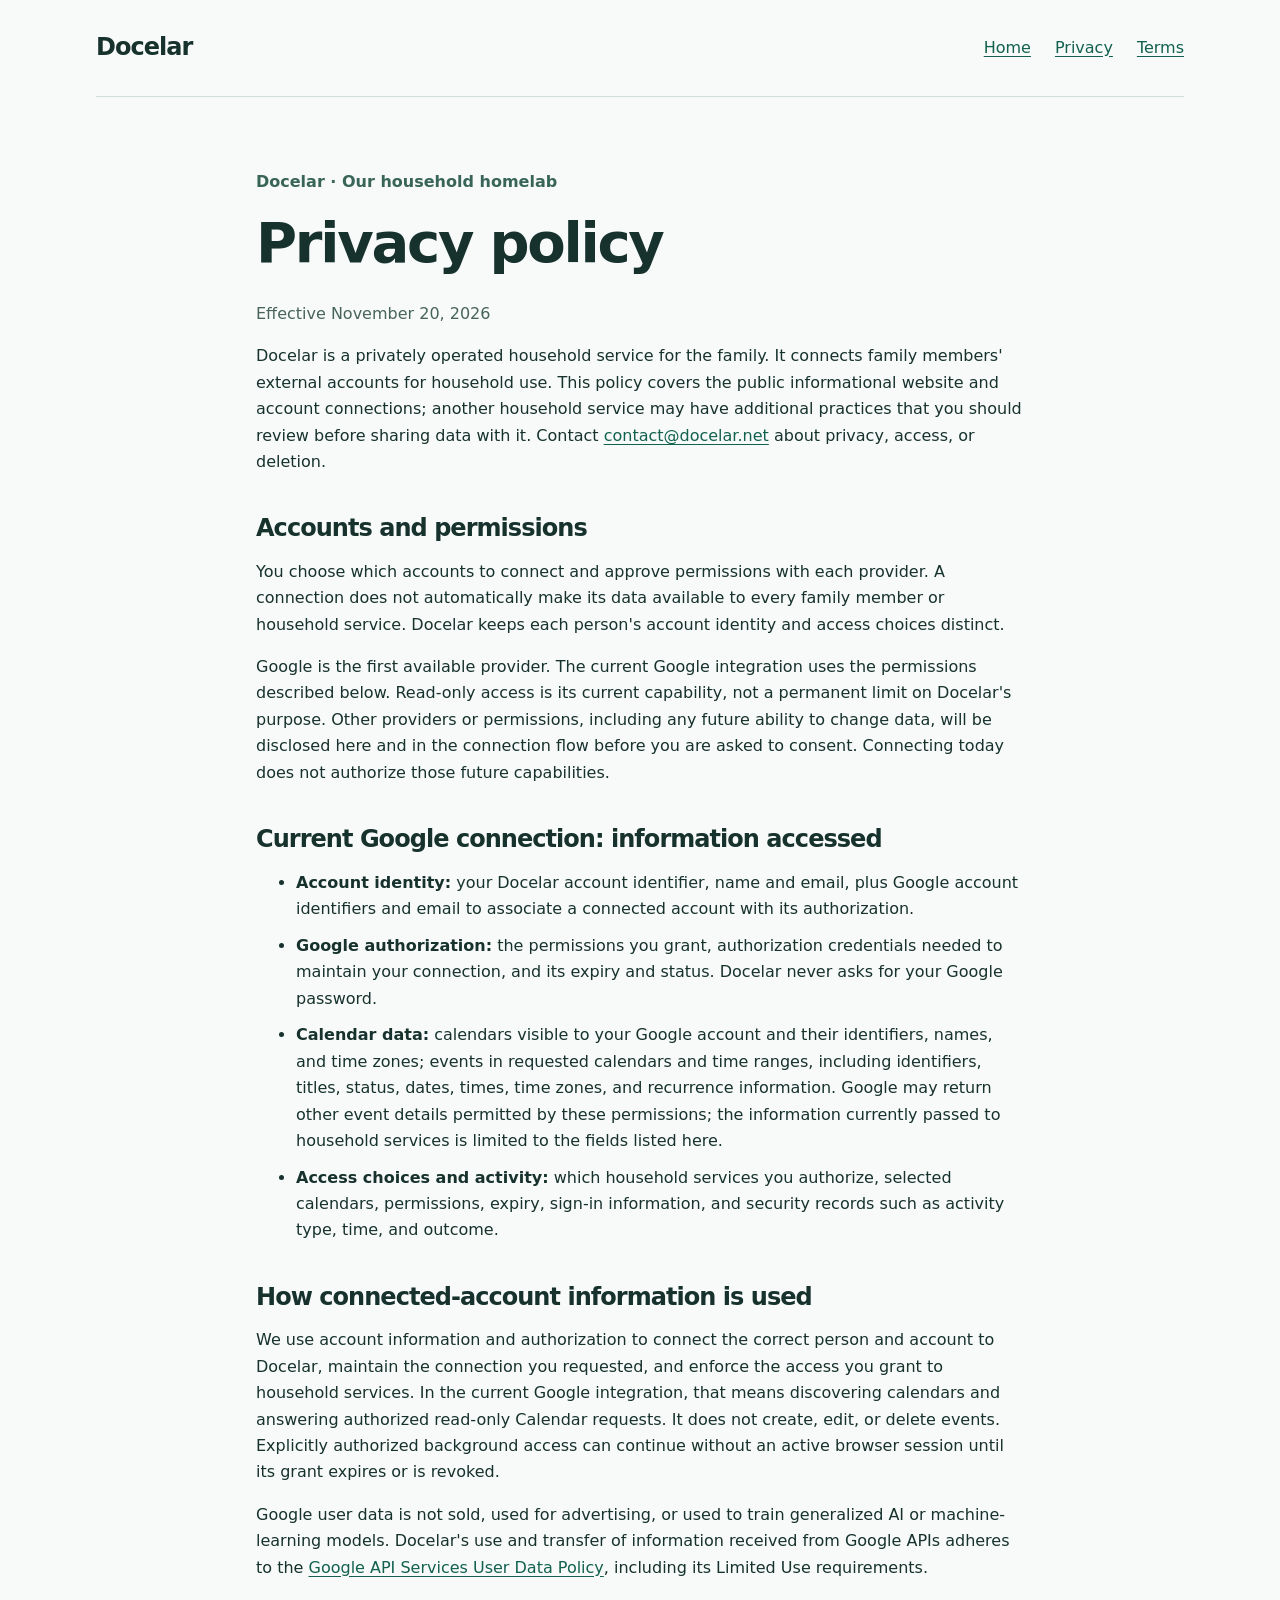
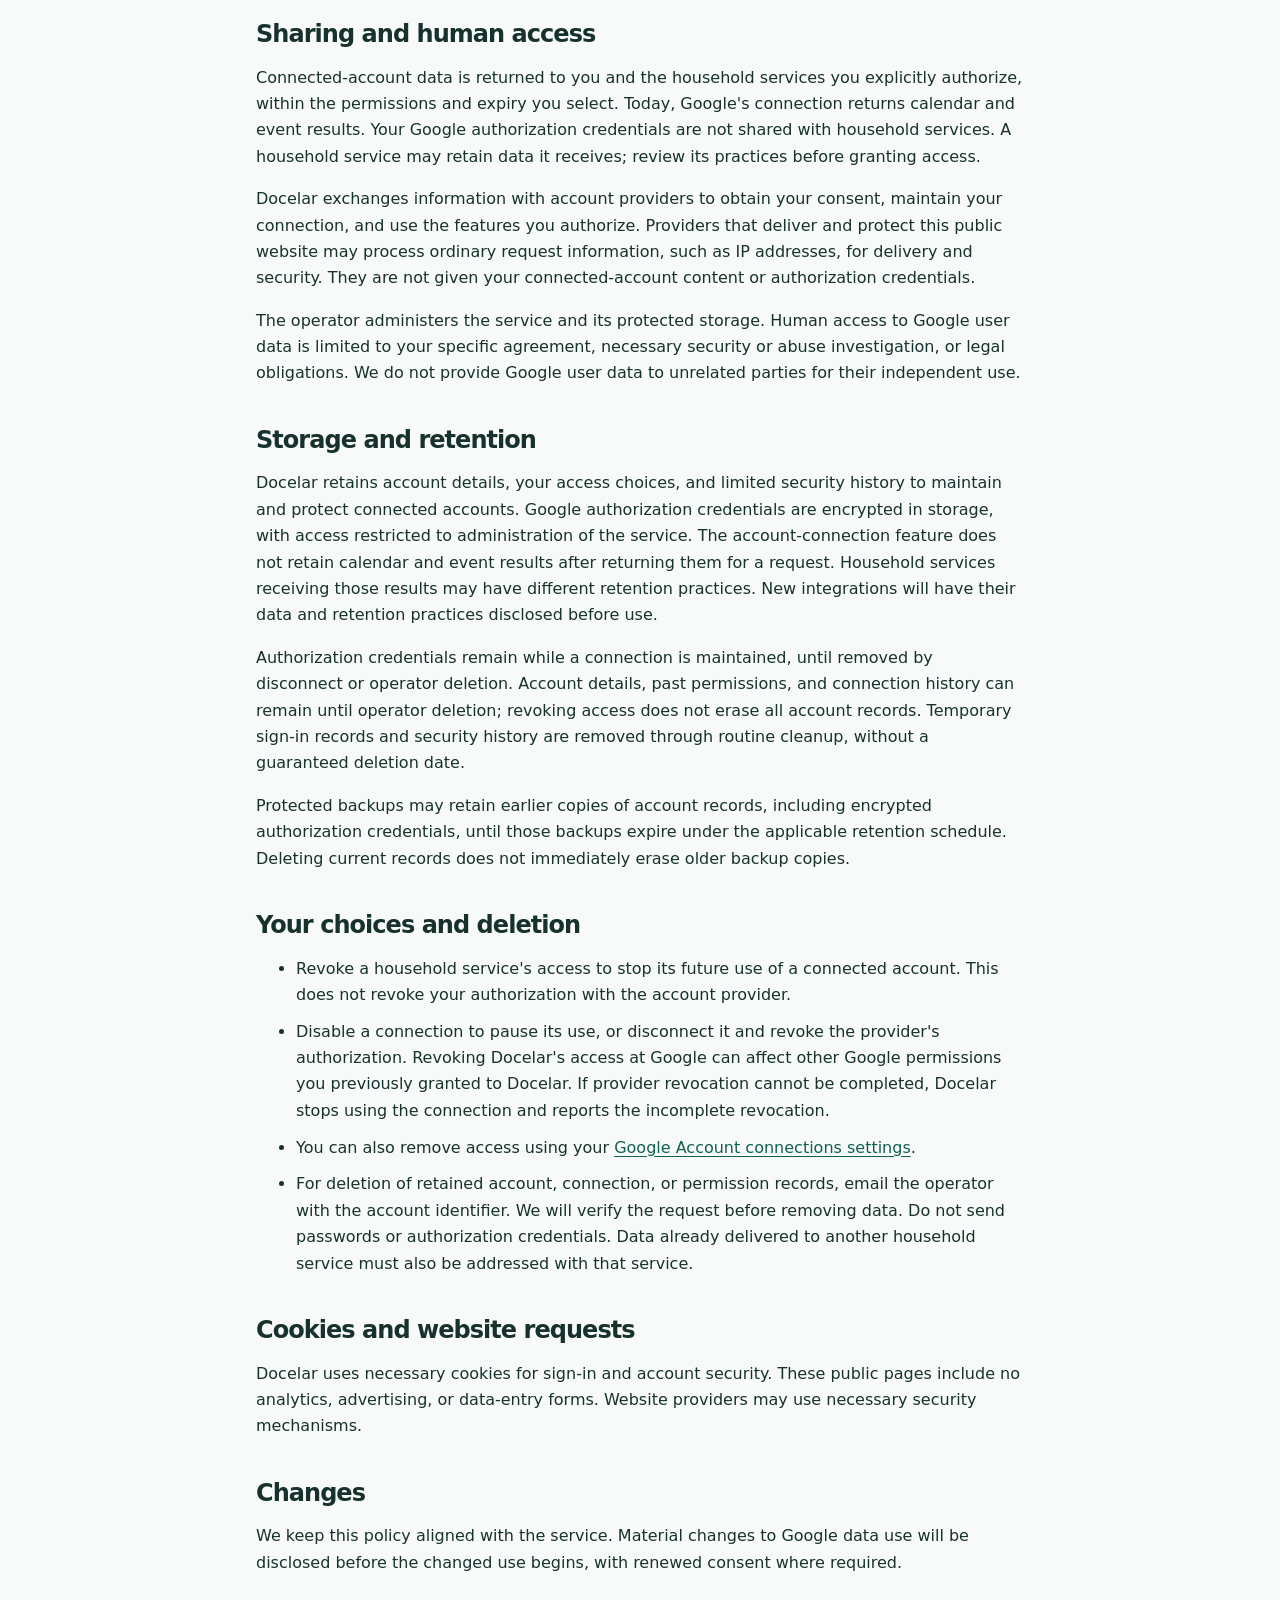
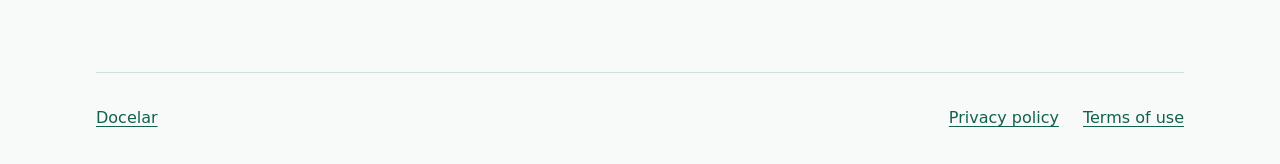
==== privacy/index.html @ 4ddb5891 "Publish the public Docelar site" ====
<!doctype html>
<html lang="en">
<head><meta charset="utf-8"><meta name="viewport" content="width=device-width,initial-scale=1">
  <meta name="robots" content="noindex, nofollow, noarchive"><meta name="description" content="How Docelar connects family accounts, handles their data and permissions, and provides control over access and deletion."><title>Privacy policy · Docelar</title><link rel="stylesheet" href="/styles.css"></head>
<body>
  <a class="skip" href="#main">Skip to content</a>
  <header><a class="brand" href="/">Docelar</a><nav aria-label="Main"><a href="/">Home</a><a href="/privacy/" aria-current="page">Privacy</a><a href="/terms/">Terms</a></nav></header>
  <main id="main" class="prose">
    <p class="eyebrow">Docelar · Our household homelab</p><h1>Privacy policy</h1><p class="updated">Effective November 20, 2026</p>
    <p>Docelar is a privately operated household service for the family. It connects family members' external accounts for household use. This policy covers the public informational website and account connections; another household service may have additional practices that you should review before sharing data with it. Contact <a href="mailto:contact@docelar.net">contact@docelar.net</a> about privacy, access, or deletion.</p>
    <h2>Accounts and permissions</h2>
    <p>You choose which accounts to connect and approve permissions with each provider. A connection does not automatically make its data available to every family member or household service. Docelar keeps each person's account identity and access choices distinct.</p>
    <p>Google is the first available provider. The current Google integration uses the permissions described below. Read-only access is its current capability, not a permanent limit on Docelar's purpose. Other providers or permissions, including any future ability to change data, will be disclosed here and in the connection flow before you are asked to consent. Connecting today does not authorize those future capabilities.</p>
    <h2>Current Google connection: information accessed</h2>
    <ul><li><strong>Account identity:</strong> your Docelar account identifier, name and email, plus Google account identifiers and email to associate a connected account with its authorization.</li><li><strong>Google authorization:</strong> the permissions you grant, authorization credentials needed to maintain your connection, and its expiry and status. Docelar never asks for your Google password.</li><li><strong>Calendar data:</strong> calendars visible to your Google account and their identifiers, names, and time zones; events in requested calendars and time ranges, including identifiers, titles, status, dates, times, time zones, and recurrence information. Google may return other event details permitted by these permissions; the information currently passed to household services is limited to the fields listed here.</li><li><strong>Access choices and activity:</strong> which household services you authorize, selected calendars, permissions, expiry, sign-in information, and security records such as activity type, time, and outcome.</li></ul>
    <h2>How connected-account information is used</h2>
    <p>We use account information and authorization to connect the correct person and account to Docelar, maintain the connection you requested, and enforce the access you grant to household services. In the current Google integration, that means discovering calendars and answering authorized read-only Calendar requests. It does not create, edit, or delete events. Explicitly authorized background access can continue without an active browser session until its grant expires or is revoked.</p>
    <p>Google user data is not sold, used for advertising, or used to train generalized AI or machine-learning models. Docelar's use and transfer of information received from Google APIs adheres to the <a href="https://developers.google.com/terms/api-services-user-data-policy">Google API Services User Data Policy</a>, including its Limited Use requirements.</p>
    <h2>Sharing and human access</h2>
    <p>Connected-account data is returned to you and the household services you explicitly authorize, within the permissions and expiry you select. Today, Google's connection returns calendar and event results. Your Google authorization credentials are not shared with household services. A household service may retain data it receives; review its practices before granting access.</p>
    <p>Docelar exchanges information with account providers to obtain your consent, maintain your connection, and use the features you authorize. Providers that deliver and protect this public website may process ordinary request information, such as IP addresses, for delivery and security. They are not given your connected-account content or authorization credentials.</p>
    <p>The operator administers the service and its protected storage. Human access to Google user data is limited to your specific agreement, necessary security or abuse investigation, or legal obligations. We do not provide Google user data to unrelated parties for their independent use.</p>
    <h2>Storage and retention</h2>
    <p>Docelar retains account details, your access choices, and limited security history to maintain and protect connected accounts. Google authorization credentials are encrypted in storage, with access restricted to administration of the service. The account-connection feature does not retain calendar and event results after returning them for a request. Household services receiving those results may have different retention practices. New integrations will have their data and retention practices disclosed before use.</p>
    <p>Authorization credentials remain while a connection is maintained, until removed by disconnect or operator deletion. Account details, past permissions, and connection history can remain until operator deletion; revoking access does not erase all account records. Temporary sign-in records and security history are removed through routine cleanup, without a guaranteed deletion date.</p>
    <p>Protected backups may retain earlier copies of account records, including encrypted authorization credentials, until those backups expire under the applicable retention schedule. Deleting current records does not immediately erase older backup copies.</p>
    <h2>Your choices and deletion</h2>
    <ul><li>Revoke a household service's access to stop its future use of a connected account. This does not revoke your authorization with the account provider.</li><li>Disable a connection to pause its use, or disconnect it and revoke the provider's authorization. Revoking Docelar's access at Google can affect other Google permissions you previously granted to Docelar. If provider revocation cannot be completed, Docelar stops using the connection and reports the incomplete revocation.</li><li>You can also remove access using your <a href="https://myaccount.google.com/connections">Google Account connections settings</a>.</li><li>For deletion of retained account, connection, or permission records, email the operator with the account identifier. We will verify the request before removing data. Do not send passwords or authorization credentials. Data already delivered to another household service must also be addressed with that service.</li></ul>
    <h2>Cookies and website requests</h2>
    <p>Docelar uses necessary cookies for sign-in and account security. These public pages include no analytics, advertising, or data-entry forms. Website providers may use necessary security mechanisms.</p>
    <h2>Changes</h2>
    <p>We keep this policy aligned with the service. Material changes to Google data use will be disclosed before the changed use begins, with renewed consent where required.</p>
  </main>
  <footer><a href="/">Docelar</a><div class="link-list"><a href="/privacy/">Privacy policy</a><a href="/terms/">Terms of use</a></div></footer>
</body>
</html>
---- styles.css ----
:root{font-family:system-ui,-apple-system,BlinkMacSystemFont,"Segoe UI",sans-serif;color:#17322d;background:#f7faf9;font-size:100%;line-height:1.65}*{box-sizing:border-box}body{margin:0}a{color:#12614e;text-underline-offset:.2em}a:hover{color:#103d32}a:focus-visible{outline:3px solid #b7791f;outline-offset:5px}header,main,footer{width:min(100% - 3rem,68rem);margin-inline:auto}header{display:flex;align-items:center;justify-content:space-between;gap:1.5rem;padding:1.75rem 0;border-bottom:1px solid #d1dfda}.brand{font-weight:750;letter-spacing:-.04em;font-size:1.5rem;text-decoration:none;color:#17322d}nav{display:flex;gap:1.5rem;flex-wrap:wrap}nav a{font-size:1rem}main{padding:4.5rem 0 5rem}.eyebrow{font-size:1rem;font-weight:650;color:#386557;margin:0 0 1rem}h1,h2,h3{line-height:1.15;letter-spacing:-.04em}h1{font-size:clamp(2.6rem,6vw,4.7rem);max-width:17ch;margin:0 0 1.6rem}h2{font-size:1.75rem;margin:0 0 1rem}h3{font-size:1.2rem}.lead{font-size:1.25rem;max-width:47rem;margin-bottom:2rem}.hero{padding-bottom:4rem;max-width:54rem}.button{display:inline-block;background:#173f33;color:#fff;border-radius:.4rem;padding:.7rem 1.15rem;text-decoration:none;font-weight:600}.button:hover{background:#245b49;color:white}.split{display:grid;grid-template-columns:1fr 1fr;gap:3rem;border-top:1px solid #d1dfda;padding-top:2.5rem}.steps{padding-left:1.3rem}.steps li{padding:0 0 1.25rem .4rem}.note{padding:1.25rem 1.5rem;background:#e6efea;border-left:3px solid #487b64;margin:2rem 0}.prose{max-width:48rem}.prose h1{font-size:clamp(2.4rem,5vw,3.5rem);max-width:none}.prose h2{margin-top:2.5rem;font-size:1.5rem}.prose li{margin-bottom:.65rem}.updated{color:#486459;font-size:1rem}.link-list{display:flex;gap:1.5rem;flex-wrap:wrap}footer{padding:2rem 0;border-top:1px solid #d1dfda;display:flex;justify-content:space-between;gap:1.5rem;flex-wrap:wrap;color:#486459;font-size:1rem}.skip{position:absolute;left:1rem;top:-5rem;background:white;padding:.7rem}.skip:focus{top:1rem}@media(max-width:42rem){header{align-items:flex-start;flex-direction:column;gap:.75rem}main{padding-top:3rem}.hero{padding-bottom:2.5rem}.split{grid-template-columns:1fr;gap:1.5rem}nav,.link-list{gap:1rem}header,main,footer{width:calc(100% - 2rem)}}
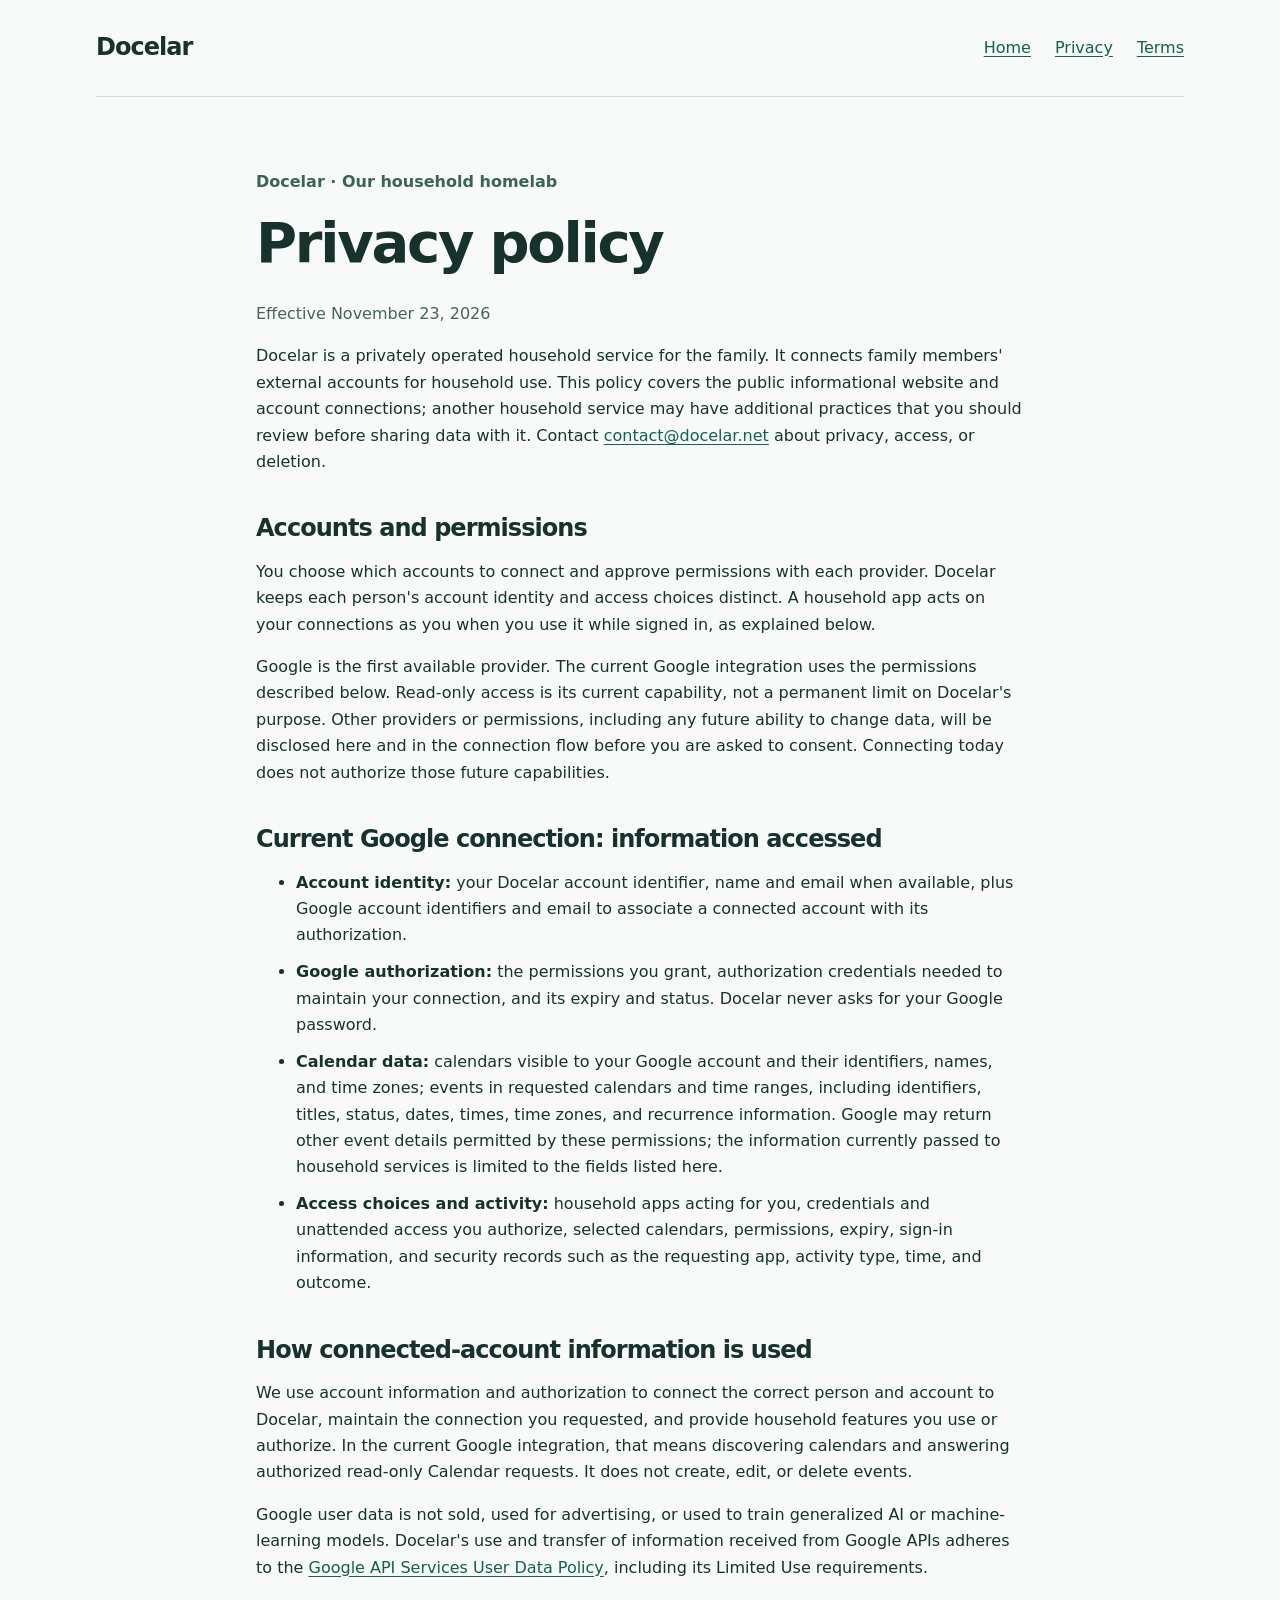
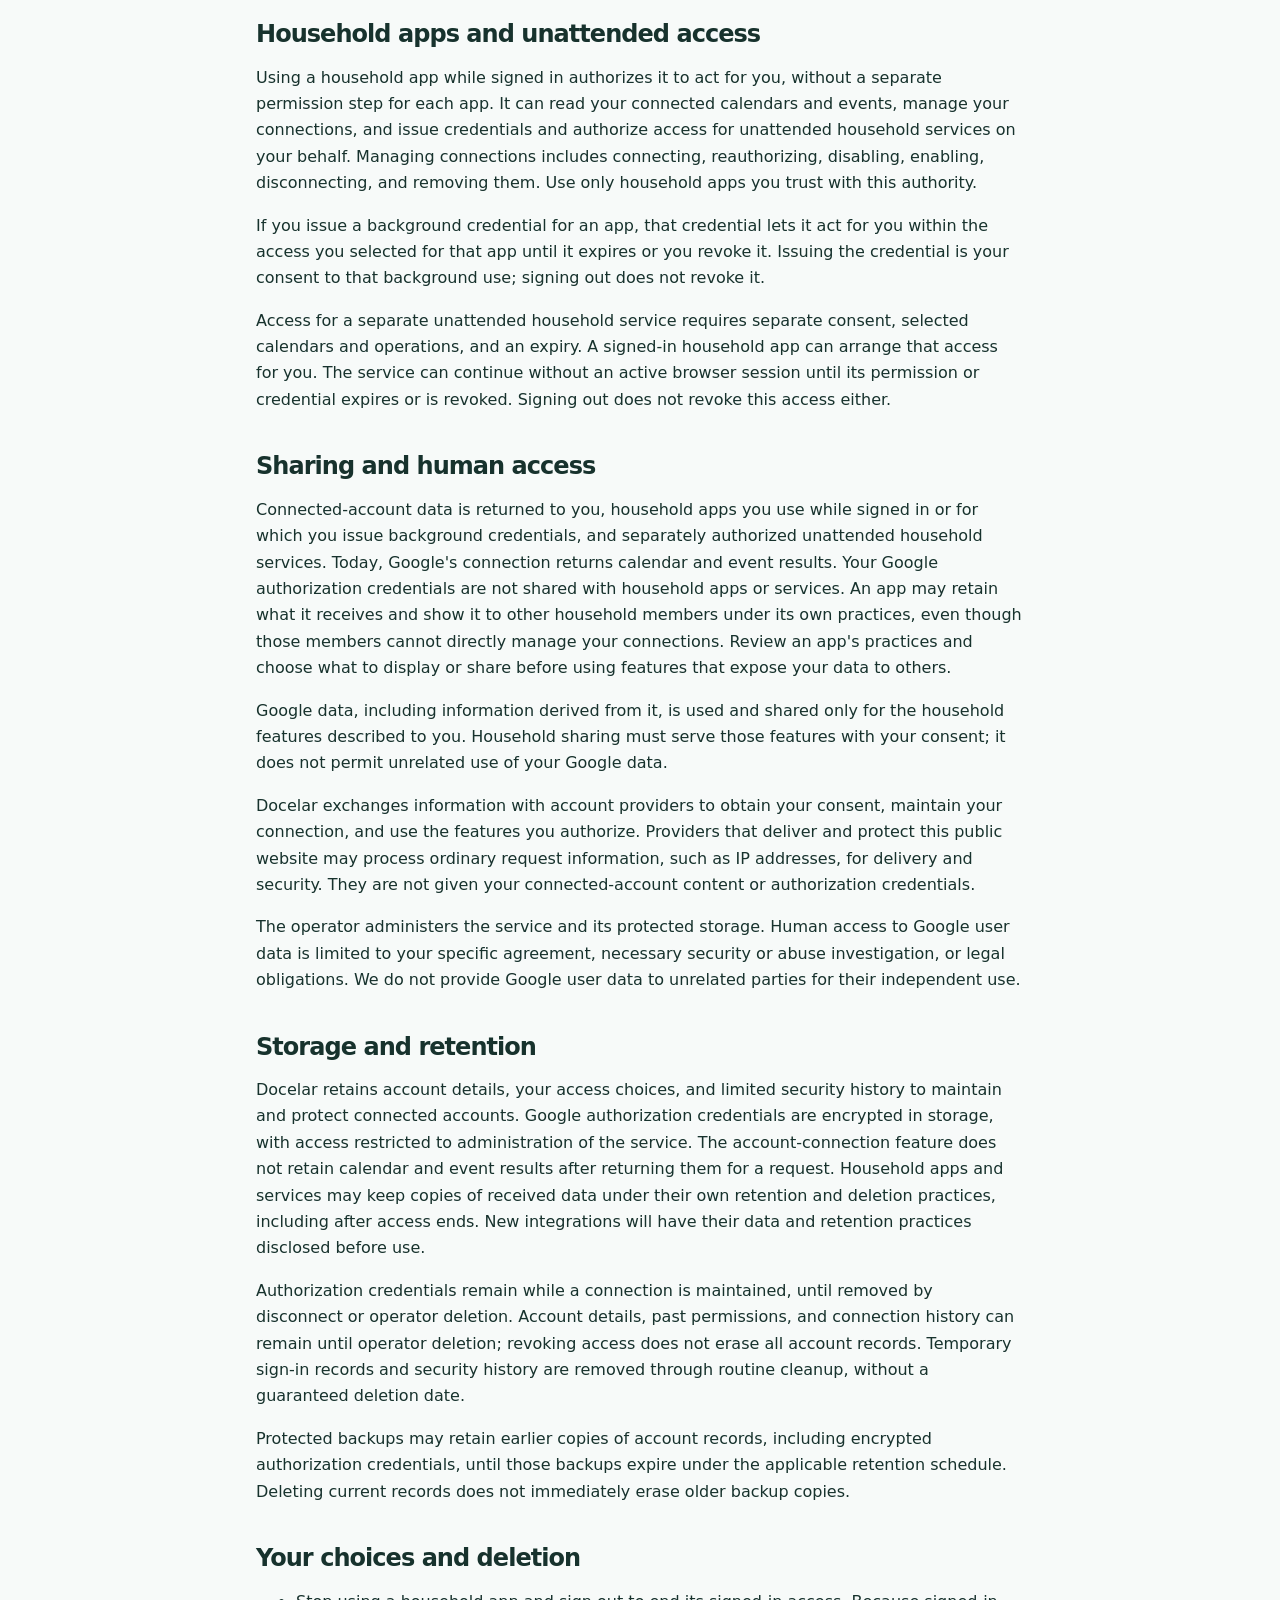
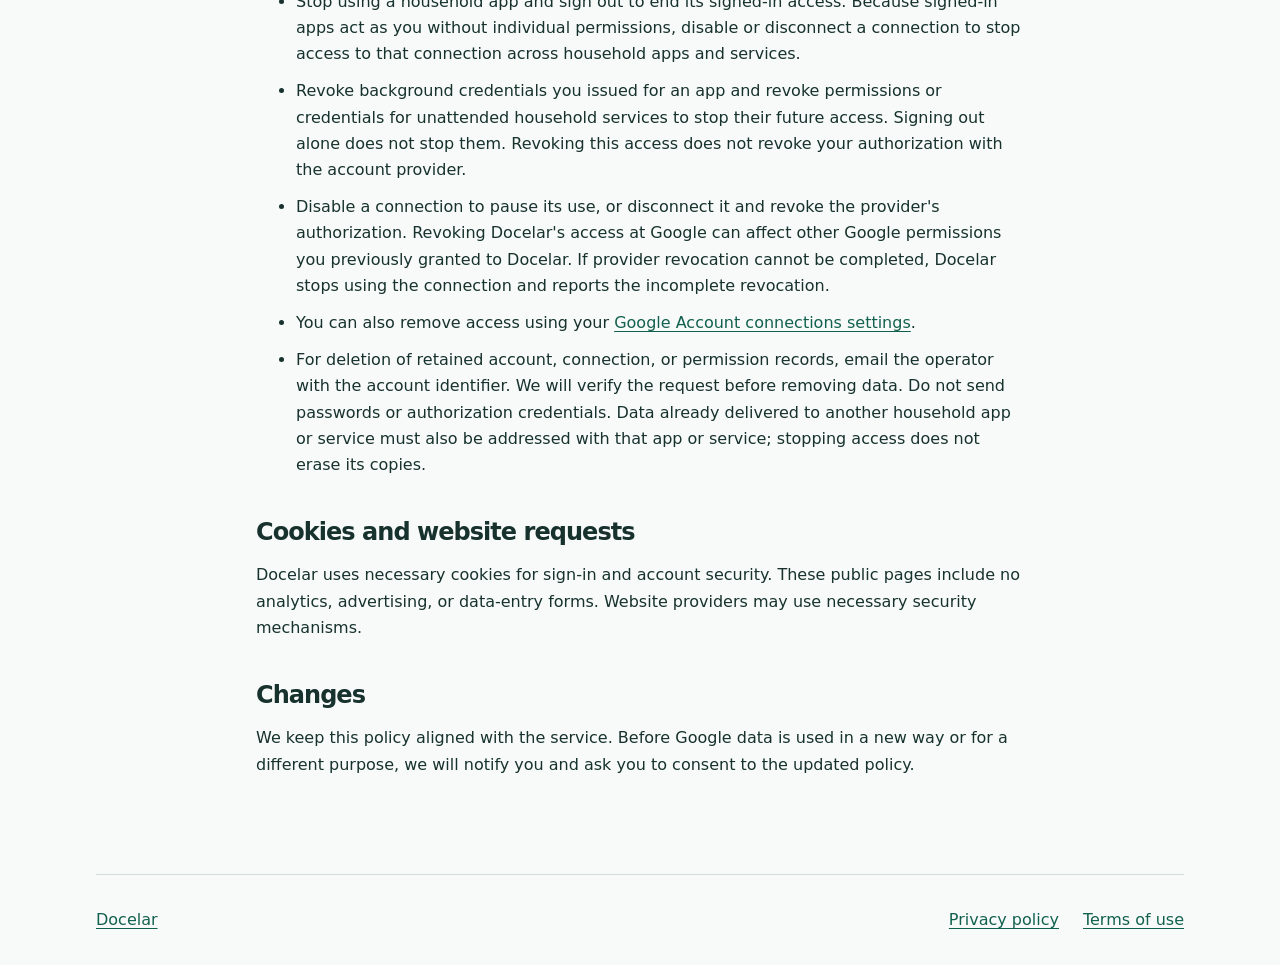
==== commit e064787e: "Publish the public Docelar site" ====
--- a/privacy/index.html
+++ b/privacy/index.html
@@ -6,30 +6,35 @@
   <a class="skip" href="#main">Skip to content</a>
   <header><a class="brand" href="/">Docelar</a><nav aria-label="Main"><a href="/">Home</a><a href="/privacy/" aria-current="page">Privacy</a><a href="/terms/">Terms</a></nav></header>
   <main id="main" class="prose">
-    <p class="eyebrow">Docelar · Our household homelab</p><h1>Privacy policy</h1><p class="updated">Effective November 20, 2026</p>
+    <p class="eyebrow">Docelar · Our household homelab</p><h1>Privacy policy</h1><p class="updated">Effective November 23, 2026</p>
     <p>Docelar is a privately operated household service for the family. It connects family members' external accounts for household use. This policy covers the public informational website and account connections; another household service may have additional practices that you should review before sharing data with it. Contact <a href="mailto:contact@docelar.net">contact@docelar.net</a> about privacy, access, or deletion.</p>
     <h2>Accounts and permissions</h2>
-    <p>You choose which accounts to connect and approve permissions with each provider. A connection does not automatically make its data available to every family member or household service. Docelar keeps each person's account identity and access choices distinct.</p>
+    <p>You choose which accounts to connect and approve permissions with each provider. Docelar keeps each person's account identity and access choices distinct. A household app acts on your connections as you when you use it while signed in, as explained below.</p>
     <p>Google is the first available provider. The current Google integration uses the permissions described below. Read-only access is its current capability, not a permanent limit on Docelar's purpose. Other providers or permissions, including any future ability to change data, will be disclosed here and in the connection flow before you are asked to consent. Connecting today does not authorize those future capabilities.</p>
     <h2>Current Google connection: information accessed</h2>
-    <ul><li><strong>Account identity:</strong> your Docelar account identifier, name and email, plus Google account identifiers and email to associate a connected account with its authorization.</li><li><strong>Google authorization:</strong> the permissions you grant, authorization credentials needed to maintain your connection, and its expiry and status. Docelar never asks for your Google password.</li><li><strong>Calendar data:</strong> calendars visible to your Google account and their identifiers, names, and time zones; events in requested calendars and time ranges, including identifiers, titles, status, dates, times, time zones, and recurrence information. Google may return other event details permitted by these permissions; the information currently passed to household services is limited to the fields listed here.</li><li><strong>Access choices and activity:</strong> which household services you authorize, selected calendars, permissions, expiry, sign-in information, and security records such as activity type, time, and outcome.</li></ul>
+    <ul><li><strong>Account identity:</strong> your Docelar account identifier, name and email when available, plus Google account identifiers and email to associate a connected account with its authorization.</li><li><strong>Google authorization:</strong> the permissions you grant, authorization credentials needed to maintain your connection, and its expiry and status. Docelar never asks for your Google password.</li><li><strong>Calendar data:</strong> calendars visible to your Google account and their identifiers, names, and time zones; events in requested calendars and time ranges, including identifiers, titles, status, dates, times, time zones, and recurrence information. Google may return other event details permitted by these permissions; the information currently passed to household services is limited to the fields listed here.</li><li><strong>Access choices and activity:</strong> household apps acting for you, credentials and unattended access you authorize, selected calendars, permissions, expiry, sign-in information, and security records such as the requesting app, activity type, time, and outcome.</li></ul>
     <h2>How connected-account information is used</h2>
-    <p>We use account information and authorization to connect the correct person and account to Docelar, maintain the connection you requested, and enforce the access you grant to household services. In the current Google integration, that means discovering calendars and answering authorized read-only Calendar requests. It does not create, edit, or delete events. Explicitly authorized background access can continue without an active browser session until its grant expires or is revoked.</p>
+    <p>We use account information and authorization to connect the correct person and account to Docelar, maintain the connection you requested, and provide household features you use or authorize. In the current Google integration, that means discovering calendars and answering authorized read-only Calendar requests. It does not create, edit, or delete events.</p>
     <p>Google user data is not sold, used for advertising, or used to train generalized AI or machine-learning models. Docelar's use and transfer of information received from Google APIs adheres to the <a href="https://developers.google.com/terms/api-services-user-data-policy">Google API Services User Data Policy</a>, including its Limited Use requirements.</p>
+    <h2>Household apps and unattended access</h2>
+    <p>Using a household app while signed in authorizes it to act for you, without a separate permission step for each app. It can read your connected calendars and events, manage your connections, and issue credentials and authorize access for unattended household services on your behalf. Managing connections includes connecting, reauthorizing, disabling, enabling, disconnecting, and removing them. Use only household apps you trust with this authority.</p>
+    <p>If you issue a background credential for an app, that credential lets it act for you within the access you selected for that app until it expires or you revoke it. Issuing the credential is your consent to that background use; signing out does not revoke it.</p>
+    <p>Access for a separate unattended household service requires separate consent, selected calendars and operations, and an expiry. A signed-in household app can arrange that access for you. The service can continue without an active browser session until its permission or credential expires or is revoked. Signing out does not revoke this access either.</p>
     <h2>Sharing and human access</h2>
-    <p>Connected-account data is returned to you and the household services you explicitly authorize, within the permissions and expiry you select. Today, Google's connection returns calendar and event results. Your Google authorization credentials are not shared with household services. A household service may retain data it receives; review its practices before granting access.</p>
+    <p>Connected-account data is returned to you, household apps you use while signed in or for which you issue background credentials, and separately authorized unattended household services. Today, Google's connection returns calendar and event results. Your Google authorization credentials are not shared with household apps or services. An app may retain what it receives and show it to other household members under its own practices, even though those members cannot directly manage your connections. Review an app's practices and choose what to display or share before using features that expose your data to others.</p>
+    <p>Google data, including information derived from it, is used and shared only for the household features described to you. Household sharing must serve those features with your consent; it does not permit unrelated use of your Google data.</p>
     <p>Docelar exchanges information with account providers to obtain your consent, maintain your connection, and use the features you authorize. Providers that deliver and protect this public website may process ordinary request information, such as IP addresses, for delivery and security. They are not given your connected-account content or authorization credentials.</p>
     <p>The operator administers the service and its protected storage. Human access to Google user data is limited to your specific agreement, necessary security or abuse investigation, or legal obligations. We do not provide Google user data to unrelated parties for their independent use.</p>
     <h2>Storage and retention</h2>
-    <p>Docelar retains account details, your access choices, and limited security history to maintain and protect connected accounts. Google authorization credentials are encrypted in storage, with access restricted to administration of the service. The account-connection feature does not retain calendar and event results after returning them for a request. Household services receiving those results may have different retention practices. New integrations will have their data and retention practices disclosed before use.</p>
+    <p>Docelar retains account details, your access choices, and limited security history to maintain and protect connected accounts. Google authorization credentials are encrypted in storage, with access restricted to administration of the service. The account-connection feature does not retain calendar and event results after returning them for a request. Household apps and services may keep copies of received data under their own retention and deletion practices, including after access ends. New integrations will have their data and retention practices disclosed before use.</p>
     <p>Authorization credentials remain while a connection is maintained, until removed by disconnect or operator deletion. Account details, past permissions, and connection history can remain until operator deletion; revoking access does not erase all account records. Temporary sign-in records and security history are removed through routine cleanup, without a guaranteed deletion date.</p>
     <p>Protected backups may retain earlier copies of account records, including encrypted authorization credentials, until those backups expire under the applicable retention schedule. Deleting current records does not immediately erase older backup copies.</p>
     <h2>Your choices and deletion</h2>
-    <ul><li>Revoke a household service's access to stop its future use of a connected account. This does not revoke your authorization with the account provider.</li><li>Disable a connection to pause its use, or disconnect it and revoke the provider's authorization. Revoking Docelar's access at Google can affect other Google permissions you previously granted to Docelar. If provider revocation cannot be completed, Docelar stops using the connection and reports the incomplete revocation.</li><li>You can also remove access using your <a href="https://myaccount.google.com/connections">Google Account connections settings</a>.</li><li>For deletion of retained account, connection, or permission records, email the operator with the account identifier. We will verify the request before removing data. Do not send passwords or authorization credentials. Data already delivered to another household service must also be addressed with that service.</li></ul>
+    <ul><li>Stop using a household app and sign out to end its signed-in access. Because signed-in apps act as you without individual permissions, disable or disconnect a connection to stop access to that connection across household apps and services.</li><li>Revoke background credentials you issued for an app and revoke permissions or credentials for unattended household services to stop their future access. Signing out alone does not stop them. Revoking this access does not revoke your authorization with the account provider.</li><li>Disable a connection to pause its use, or disconnect it and revoke the provider's authorization. Revoking Docelar's access at Google can affect other Google permissions you previously granted to Docelar. If provider revocation cannot be completed, Docelar stops using the connection and reports the incomplete revocation.</li><li>You can also remove access using your <a href="https://myaccount.google.com/connections">Google Account connections settings</a>.</li><li>For deletion of retained account, connection, or permission records, email the operator with the account identifier. We will verify the request before removing data. Do not send passwords or authorization credentials. Data already delivered to another household app or service must also be addressed with that app or service; stopping access does not erase its copies.</li></ul>
     <h2>Cookies and website requests</h2>
     <p>Docelar uses necessary cookies for sign-in and account security. These public pages include no analytics, advertising, or data-entry forms. Website providers may use necessary security mechanisms.</p>
     <h2>Changes</h2>
-    <p>We keep this policy aligned with the service. Material changes to Google data use will be disclosed before the changed use begins, with renewed consent where required.</p>
+    <p>We keep this policy aligned with the service. Before Google data is used in a new way or for a different purpose, we will notify you and ask you to consent to the updated policy.</p>
   </main>
   <footer><a href="/">Docelar</a><div class="link-list"><a href="/privacy/">Privacy policy</a><a href="/terms/">Terms of use</a></div></footer>
 </body>
